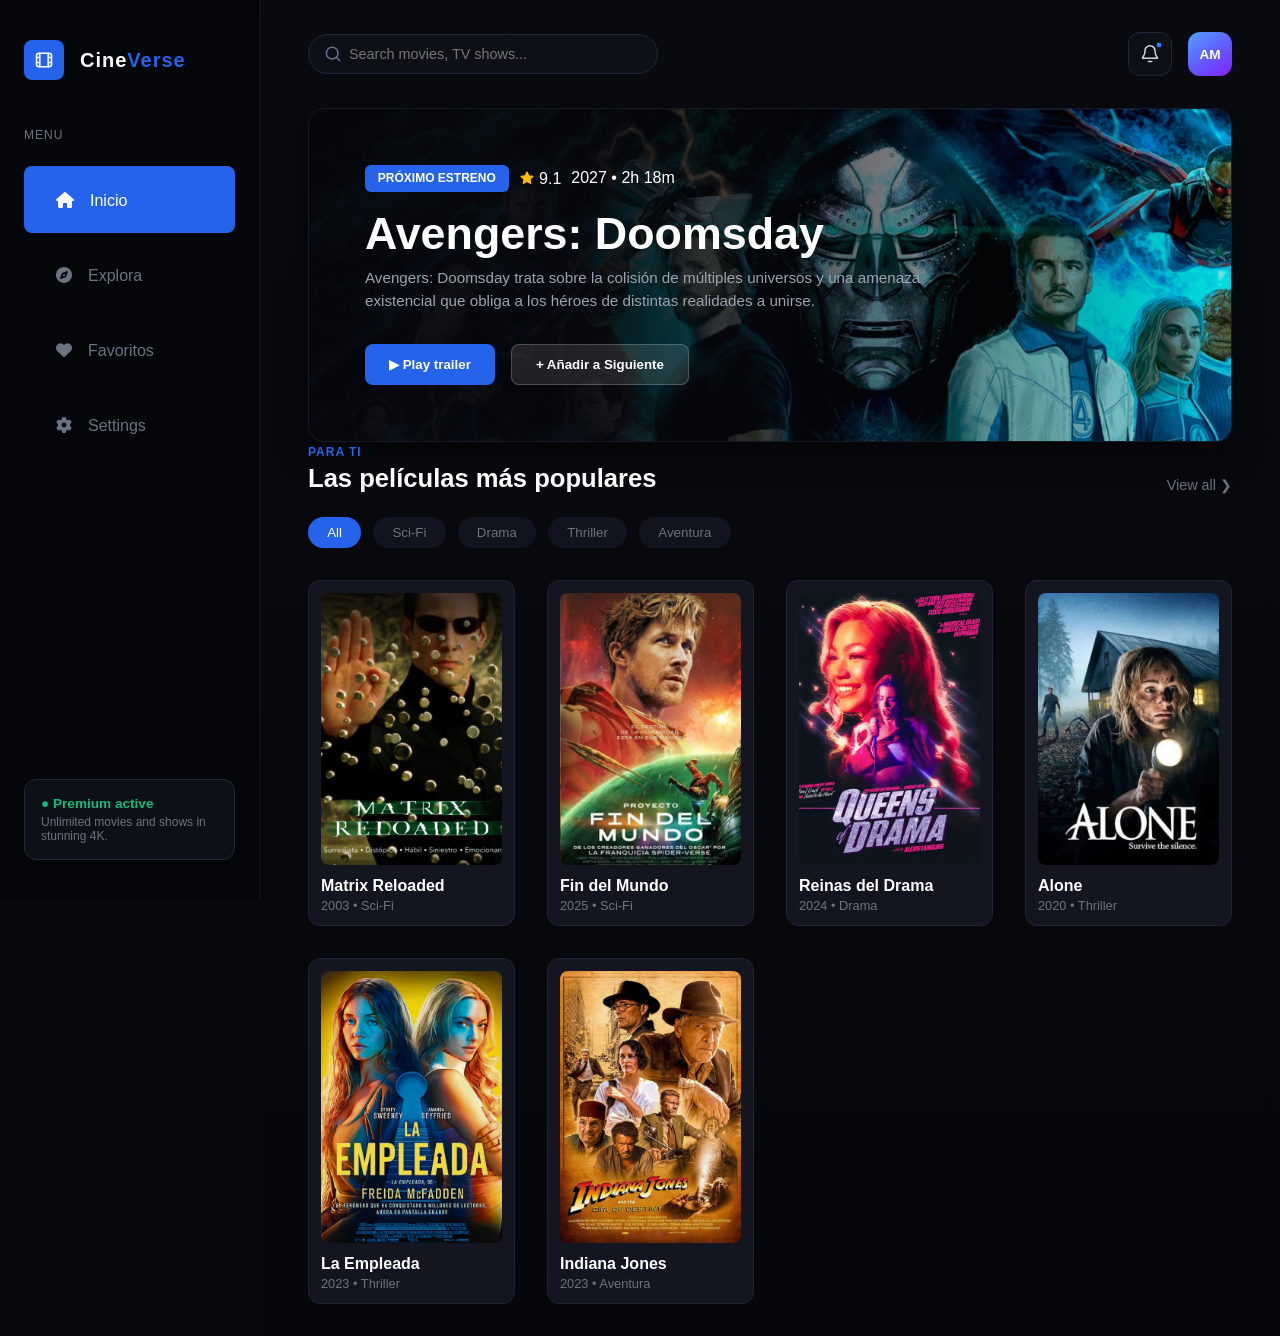
==== index.html @ cae23fef "Add files via upload" ====
<!DOCTYPE html>
<html lang="es">

<head>
    <meta charset="UTF-8">
    <meta name="viewport" content="width=device-width, initial-scale=1.0">
    <title>CineVerse - Streaming Platform</title>
    <link rel="stylesheet" href="https://cdnjs.cloudflare.com/ajax/libs/font-awesome/6.5.2/css/all.min.css">
    <link rel="stylesheet" href="style.css">
</head>

<body>

    <!-- ASIDE: Barra lateral izquierda -->
    <aside class="sidebar" id="sidebar">
        <!-- El resto del contenido de tu aside se queda EXACTAMENTE IGUAL -->
        <a href="index.html" class="container-logo">
            <div class="logo-box">
                <svg class="logo-icon" width="20" height="20" viewBox="0 0 20 20" fill="none"
                    xmlns="http://www.w3.org/2000/svg">
                    <path
                        d="M5 3.33331H15C16.3807 3.33331 17.5 4.4526 17.5 5.83331V14.1666C17.5 15.5474 16.3807 16.6666 15 16.6666H5C3.61929 16.6666 2.5 15.5474 2.5 14.1666V5.83331C2.5 4.4526 3.61929 3.33331 5 3.33331V3.33331"
                        stroke-width="1.5" stroke-linecap="round" stroke-linejoin="round" stroke="white" />
                    <path
                        d="M5.83333 3.33331V16.6666M14.1667 3.33331V16.6666M2.5 7.49998H5.83333M14.1667 7.49998H17.5M2.5 12.5H5.83333M14.1667 12.5H17.5"
                        stroke-width="1.5" stroke-linecap="round" stroke-linejoin="round" stroke="white" />
                </svg>
            </div>
            <div class="text-logo">
                <p class="text-logo-2"><span class="text-wrapper">Cine</span><span class="span">Verse</span></p>
            </div>
        </a>
        <nav class="menu">
            <p class="menu-label">MENU</p>
            <a href="index.html" class="menu-item active"><i class="fa-solid fa-house"></i>Inicio</i></a>
            <a href="explore.html" class="menu-item"><i class="fa-solid fa-compass"></i>Explora</i></a>
            <!-- <a href="#" class="menu-item">Lista de seguimiento</a> -->
            <a href="favoritos.html" class="menu-item"><i class="fa-solid fa-heart"></i>Favoritos</a>
            <a href="settings.html" class="menu-item"><i class="fa-solid fa-gear"></i>Settings</a>
        </nav>
        <div class="premium-badge">
            <p class="premium-status">● Premium active</p>
            <p class="premium-text">Unlimited movies and shows in stunning 4K.</p>
        </div>
    </aside>

    <!-- MAIN: Bloque contenedor de la derecha -->
    <main class="main-content">

        <!-- HEADER CORREGIDO: Ahora contiene el botón hamburguesa -->
        <header class="top-header">
            <div class="header-right">
                <!-- Verifica que tenga el id="hamburger-btn" exacto -->
                <button class="hamburger-menu" id="hamburger-btn">☰</button>

                <div class="search-box">
                    <!-- <span class="search-icon">🔍</span> -->
                    <img class="search-icon" id="global-search" src="assets/search.svg" alt="search">
                    <input type="text" id="global-search" placeholder="Search movies, TV shows...">
                </div>
            </div>

            <!-- CAMPANA Y PERFIL-->
            <div class="user-profile">
                <!-- <button class="btn-icon-nav">🔔
                </button> -->
                <div class="button-notifications">
                    <div class="div">
                        <svg class="search-box" width="20" height="20" viewBox="0 0 20 20" fill="none"
                            xmlns="http://www.w3.org/2000/svg">
                            <path
                                d="M15 6.66669C15 3.90711 12.7596 1.66669 10 1.66669C7.24042 1.66669 5 3.90711 5 6.66669C5 12.5 2.5 12.5 2.5 14.1667H17.5C17.5 12.5 15 12.5 15 6.66669V6.66669"
                                stroke="#CAD5E2" stroke-width="1.5" stroke-linecap="round" stroke-linejoin="round" />
                            <path d="M8.33337 17.5H11.6667" stroke="#CAD5E2" stroke-width="1.5" stroke-linecap="round"
                                stroke-linejoin="round" />
                        </svg>
                        <svg class="point-box" width="8" height="8" viewBox="0 0 8 8" fill="none"
                            xmlns="http://www.w3.org/2000/svg">
                            <rect x="1" y="1" width="6" height="6" rx="3" fill="#2B7FFF" stroke="#020618"
                                stroke-width="1" />
                        </svg>
                    </div>
                </div>
                <div class="avatar">AM</div>
            </div>
        </header>


        <!-- El resto del código de tu .container (Section 1 y Section 2) se queda EXACTAMENTE IGUAL -->


        <!-- CONTAINER: Agrupa tus dos secciones -->
        <div class="container">

            <!-- SECTION 1: Próximo Estreno (Hero Banner de Avengers) -->
            <section class="section-hero">
                <div class="hero-content">
                    <!-- <span class="badge-trend">PRÓXIMO ESTRENO 9.1 2027 • 2h 18m</span> -->


                    <div class="hero-text">
                        <span class="badge-trend">PRÓXIMO ESTRENO </span>
                        <div class="star-box">
                            <svg width="16" height="16" viewBox="0 0 16 16" fill="none"
                                xmlns="http://www.w3.org/2000/svg"
                                style="width: 95,5%; height: 95,42%; position: relative; top: 2px">
                                <path
                                    d="M8 2L9.86667 5.8L14 6.4L11 9.33333L11.7333 13.4667L8 11.4667L4.26667 13.4667L5 9.33333L2 6.4L6.13333 5.8L8 2Z"
                                    fill="#FFB900" />
                                <path
                                    d="M8 2L9.86667 5.8L14 6.4L11 9.33333L11.7333 13.4667L8 11.4667L4.26667 13.4667L5 9.33333L2 6.4L6.13333 5.8L8 2V2"
                                    stroke="#FFB900" stroke-width="1.2" stroke-linecap="round"
                                    stroke-linejoin="round" />
                            </svg> 9.1
                        </div>
                        <span class="span-date">2027 • 2h 18m</span>
                    </div>
                </div>
                <h1 class="hero-title">Avengers: Doomsday</h1>
                <div class="hero-description">
                    <p class="p-description">
                        Avengers: Doomsday trata sobre la colisión de múltiples universos y una amenaza existencial que
                        obliga a los héroes de distintas realidades a unirse.
                    </p>
                </div>
                <div class="hero-buttons">
                    <button class="btn-play">
                        <a href="https://youtu.be/lAr_uspgHm8?si=ATDYWbqUeEOZF54f" target="_blank"
                            rel="noopener noreferrer">
                            ▶ Play trailer
                        </a>
                    </button>
                    <button class="btn-add">+ Añadir a Siguiente</button>
                </div>
        </div>
        </section>

        <!-- SECTION 2: Las tarjetas de películas más populares -->
        <section class="section-movies">
            <div class="section-header">
                <div class="section-title-group">
                    <span class="subtitle">PARA TI</span>
                    <h2 class="main-section-title">Las películas más populares</h2>
                </div>
                <a href="#" class="view-all">View all ❯</a>
            </div>

            <!-- Botones de categorías de género -->
            <div class="filter-buttons" id="filter-container">
                <!-- JavaScript pintará los botones aquí para controlar cuál está activo -->
            </div>

            <!-- Cuadrícula vacía donde JavaScript inyectará las tarjetas de las películas -->
            <div class="movies-grid" id="movies-grid">
                <div class="movie-card">
                    <div class="poster-container">
                        <h3 class="movie-title"></h3>
                    </div>
                </div>
            </div>
        </section>

        </div> <!-- Fin de .container -->

    </main>

    <!-- <script src="https://jquery.com"></script> -->

    <!-- Enlace a la lógica de programación -->
    <script src="app.js"></script>
    <script src="global.js"></script>
</body>

</html>
---- style.css ----
:root {
    --bg-dark: #07080E;
    --bg-main: #0B0C12;
    --bg-card: #131520;
    --accent-blue: #2563EB;
    --text-white: #FFFFFF;
    --text-muted: #6B7280;
}

* {
    margin: 0;
    padding: 0;
    box-sizing: border-box;
}

body {
    background-color: var(--bg-dark);
    color: var(--text-white);
    display: flex;
    min-height: 100vh;
    font-family: 'Segoe UI', Tahoma, Geneva, Verdana, sans-serif;
}

input,
button,
select,
textarea {
    font-family: inherit;
}

/* --- ASIDE: BARRA LATERAL --- */

.container-logo {
    display: flex;
    align-items: center;
    gap: 1rem;
    position: relative;
    cursor: pointer;
    margin-bottom: 3rem;
    text-decoration: none;
}

.container-logo,
.container-logo * {
    text-decoration: none !important;
}

.container-logo p a{
    text-decoration: none;
    color: inherit;
}

.container-logo .logo-box {
    display: flex;
    align-items: center;
    justify-content: center;
    width: 40px;
    height: 40px;
    background-color: var(--accent-blue);
    border-radius: 8px;
}

.container-logo .text-logo {
    position: relative;
    display: inline-flex;
    flex-direction: column;
    align-items: flex-start;
    flex: 0 0 auto;
}

.container-logo .text-logo-2{
    position: relative;
    width: fit-content;
    margin-top: -1px;
    font-family: 'inter-bold', Helvetica;
    font-weight: 700;
    font-size: 20px;
    letter-spacing: 1px;
    line-height: 28px;
    white-space: nowrap;
}

.container-logo .text-wrapper {
    color: var(--text-white);
        letter-spacing: 1px;
}

.container-logo .span {
    color: var(--accent-blue);
        letter-spacing: 1px;
}


.sidebar {
    width: 260px;
    background-color: #05060A;
    padding: 2.5rem 1.5rem;
    display: flex;
    flex-direction: column;
    border-right: 1px solid #11131F;
    position: fixed;
    height: 100vh;
}

.logo {
    font-size: 1.4rem;
    font-weight: 700;
    margin-bottom: 3rem;
}

.menu-label {
    font-size: 0.75rem;
    color: var(--text-muted);
    letter-spacing: 1px;
    margin-bottom: 1rem;
}

.menu {
    display: flex;
    flex-direction: column;
    gap: 0.5rem;
}

.menu-item {
    color: var(--text-muted);
    text-decoration: none;
    padding: 0.8rem 1rem;
    border-radius: 8px;
    font-weight: 500;
    transition: all 0.3s ease;
}

.menu-item i {

    padding: 0.8rem 1rem;
}

.menu-item.active {
    background-color: var(--accent-blue);
    color: var(--text-white);
}

.menu-item:hover:not(.active) {
    background-color: #11131F;
    color: var(--text-white);
}

.premium-badge {
    margin-top: auto;
    background-color: #0E1017;
    padding: 1rem;
    border-radius: 12px;
    border: 1px solid #1E293B;
}

.premium-status {
    color: #10B981;
    font-size: 0.85rem;
    font-weight: bold;
    margin-bottom: 0.25rem;
}

.premium-text {
    color: var(--text-muted);
    font-size: 0.75rem;
}




/* --- MAIN: CONTENIDO PRINCIPAL --- */
.main-content {
    /* flex: 1;
    margin-left: 260px;
    padding: 2rem 3rem;
    background: linear-gradient(180deg, #0A0B10 0%, #06070A 100%);
    min-width: 0;
    overflow: hidden; */

    flex: 1;
    margin-left: 260px;
    padding: 2rem 3rem;
    background: linear-gradient(180deg, #0A0B10 0%, #06070A 100%);
    min-height: 100vh;
    display: flex;
    flex-direction: column;

    /* 🛠️ OPCIONAL: Asegura la distribución interna si usas monitores Ultra-Wide */
    justify-content: flex-start;
    min-width: 0;
    overflow: hidden;
}

.section-movies {
    max-width: 1600px;
    margin: 0 auto;
    overflow: hidden;
    width: 100%;
    justify-self: center;
}

/* SEARCH */

/* .top-header {
    display: flex;
    justify-content: space-between;
    align-items: center;
    margin-bottom: 2rem;
} */

.top-header {
    display: flex;
    justify-content: space-between;
    /* Separa el bloque izquierdo del derecho */
    align-items: center;
    margin-bottom: 2rem;
    width: 100%;
}

.header-right {
    display: flex;
    align-items: center;
    gap: 1.5rem;
}

.search-box {
    position: relative;
    width: 350px;
}

.search-icon {
    position: absolute;
    left: 15px;
    top: 50%;
    transform: translateY(-50%);
    color: var(--text-muted);
    font-size: 0.9rem;
    pointer-events: none;
}

.search-box input {
    width: 350px;
    padding: 0.7rem 1.2rem 0.7rem 2.5rem;
    background-color: #0E1017;
    border: 1px solid #1E293B;
    border-radius: 20px;
    color: white;
    outline: none;
    font-size: 0.9rem;
}

.search-box input:focus {
    border: 1px solid rgb(from var(--accent-blue) r g b / 0.5)
        /* Cambia el color del borde al hacer foco */
}


.user-profile {
    display: flex;
    align-items: center;
    gap: 1rem;
}


/* icon campana */

.button-notifications {
    display: flex;
    flex-direction: column;
    width: 60px;
    height: 44px;
    align-items: flex-start;
    padding: 0px 0px 0px 16px;
    position: relative;
}

.button-notifications .div {
    display: flex;
    width: 44px;
    height: 44px;
    align-items: center;
    justify-content: center;
    position: relative;
    background-color: #0E1017;
    border-radius: 12px;
    border: 1px solid;
    border-color: #1E293B;
    cursor: pointer;
}

.button-notifications .div:hover {
    border-color: rgba(255, 255, 255, 0.2)
}

.button-notifications .SVG {
    position: relative;
    width: 20px;
    height: 20px;
}

.button-notifications .vector {
    position: absolute;
    width: 91.25%;
    height: 95.42%;
    top: 4.58%;
    left: 8.75%;
}

.button-notifications .img {
    position: absolute;
    width: 62.08%;
    height: 16.25%;
    top: 83.75%;
    left: 37.92%;
}

.button-notifications .background-border {
    position: absolute;
    top: 9px;
    right: 0;
    width: 8px;
    height: 8px;
}

.point-box {
    top: 8px;
    right: 8px;
    position: absolute;
}

/* FINAL icon campana */


.user-profile {
    display: flex;
    align-items: center;
    gap: 1rem;
}

.btn-icon-nav {
    background: none;
    border: none;
    color: white;
    font-size: 1.2rem;
    cursor: pointer;
}

.avatar {
    /* background-color: #4F46E5; */
    background: linear-gradient(145deg,
            rgba(81, 162, 255, 1) 0%,
            rgba(97, 95, 255, 1) 50%,
            rgba(127, 34, 254, 1) 100%);
    width: 44px;
    height: 44px;
    border-radius: 12px;
    display: flex;
    align-items: center;
    justify-content: center;
    font-weight: bold;
    font-size: 0.85rem;
    cursor: pointer;
}

/* --- CONTAINER GENERAL --- */
.container {
    display: flex;
    flex-direction: column;
    gap: 3.5rem;
}

/* --- SECTION 1: Próximo Estreno --- */
.section-hero {
    background: linear-gradient(90deg, rgba(7, 8, 14, 0.95) 30%, rgba(7, 8, 14, 0.1) 100%),
        url('assets/avengers-banner_ok.png') center/cover;
    border-radius: 16px;
    padding: 3.5rem;
    border: 1px solid #161926;
    box-shadow: 0 10px 30px rgba(0, 0, 0, 0.5);
    max-width: 1600px;
    margin: 0 auto;
    overflow: hidden;
    width: 100%;
    justify-self: center;
}

.hero-content {
    max-width: 550px;
}

.hero-text {
    display: flex;
    align-items: center;
    gap: 10px;
    position: relative;
}




.badge-trend {
    font-size: 0.75rem;
    /* background-color: rgba(37, 99, 235, 0.2); */
    background-color: var(--accent-blue);
    /* color: #60A5FA; */
    color: white;
    padding: 0.4rem 0.8rem;
    border-radius: 6px;
    font-weight: bold;
}


.hero-title {
    font-size: 2.8rem;
    margin: 1rem 0 0.5rem 0;
    font-weight: 700;
}

.hero-description {
    color: #9CA3AF;
    font-size: 0.95rem;
    line-height: 1.5;
    margin-bottom: 2rem;
}

.p-description {
    display: flex;
    flex-direction: column;
    max-width: 560px;
    align-items: flex-start;
    position: relative;

}

.hero-buttons {
    display: flex;
    gap: 1rem;
}

.btn-play {
    background-color: var(--accent-blue);
    color: white;
    border: none;
    padding: 0.75rem 1.5rem;
    border-radius: 8px;
    text-decoration: none;
    font-weight: 600;
    cursor: pointer;
}

.btn-play a {
    text-decoration: none;
    color: white;
}

.btn-play:hover {
    /* background-color: rgb(from var(--accent-blue) r g b / 0.5) */
    background-color: #3c79fc;
    /* Cambia el color del borde al hacer foco */
    ;
    color: white;
}

.btn-add {
    background-color: rgba(255, 255, 255, 0.1);
    color: white;
    border: 1px solid rgba(255, 255, 255, 0.2);
    padding: 0.75rem 1.5rem;
    border-radius: 8px;
    font-weight: 600;
    cursor: pointer;
}

/* --- SECTION 2: Películas Populares --- */
.section-header {
    display: flex;
    justify-content: space-between;
    align-items: flex-end;
    margin-bottom: 1.5rem;
}

.subtitle {
    font-size: 0.75rem;
    color: var(--accent-blue);
    font-weight: 700;
    letter-spacing: 1px;
}

.main-section-title {
    font-size: 1.6rem;
    font-weight: 700;
    margin-top: 0.25rem;
}

.view-all {
    color: var(--text-muted);
    text-decoration: none;
    font-size: 0.9rem;
}

/* Filtros */
.filter-buttons {
    display: flex;
    gap: 0.75rem;
    margin-bottom: 2rem;
}

.btn-filter {
    background-color: #11131F;
    color: var(--text-muted);
    border: none;
    padding: 0.5rem 1.2rem;
    border-radius: 20px;
    font-weight: 500;
    cursor: pointer;
    transition: all 0.2s;
}

.btn-filter.active {
    background-color: var(--accent-blue);
    color: white;
}

/* CUADRÍCULA RESPONSIVA */
.movies-grid {
    display: grid;
    grid-template-columns: repeat(auto-fill, minmax(200px, 1fr));
    gap: 2rem;
}

/* Estilos de las tarjetas dinámicas creadas por JS */
.movie-card {
    background-color: var(--bg-card);
    border-radius: 12px;
    padding: 0.75rem;
    border: 1px solid #1F2335;
    display: flex;
    flex-direction: column;
    cursor: pointer;
}

.poster-container {
    width: 100%;
    aspect-ratio: 2 / 3;
    border-radius: 8px;
    overflow: hidden;
    position: relative;
    margin-bottom: 0.75rem;
}

.movie-poster {
    width: 100%;
    height: 100%;
    object-fit: cover;
    transition: transform 0.3s ease-in-out;
}

.movie-card img:hover {
    transform: scale(1.04);
    transition: all 0.3s ease;
}

.rating-badge {
    position: absolute;
    top: 8px;
    left: 8px;
    background-color: rgba(11, 12, 18, 0.8);
    padding: 0.25rem 0.5rem;
    border-radius: 4px;
    font-size: 0.75rem;
    font-weight: bold;
    color: #F59E0B;
}

.movie-title {
    font-size: 1rem;
    font-weight: bold;
    margin-bottom: 0.2rem;
    white-space: nowrap;
    overflow: hidden;
    text-overflow: ellipsis;
}

.movie-card:hover {
    color: var(--accent-blue);
    transition: all 0.3s ease;
}

.movie-info {
    color: var(--text-muted);
    font-size: 0.8rem;
}


/* --- BOTÓN HAMBURGUESA (Oculto por defecto en monitores) --- */
.hamburger-menu {
    display: none;
    position: fixed;
    top: 1.2rem;
    left: 1.2rem;
    background-color: var(--bg-card);
    color: white;
    border: 1px solid #1F2335;
    border-radius: 8px;
    font-size: 1.5rem;
    padding: 0.4rem 0.8rem;
    cursor: pointer;
    z-index: 1000;
    /* Asegura que siempre esté por encima de todo */
    transition: all 0.3s ease;
}

.hamburger {
    position: relative;
    /* O absolute / fixed según tu diseño */
    z-index: 9999 !important;
}

@media (max-width: 1024px) {

    /* El botón hamburguesa ya no flota libre, se alinea en el flex */
    .hamburger-menu {
        display: block;
        position: static;
        /* Quita la posición fija anterior */
        background-color: var(--bg-card);
        color: white;
        border: 1px solid #1F2335;
        border-radius: 8px;
        font-size: 1.4rem;
        padding: 0.4rem 0.8rem;
        cursor: pointer;
        transition: all 0.3s ease;
    }

    /* Escondemos el Aside fuera de la pantalla */
    .sidebar {
        transform: translateX(-100%);
        transition: transform 0.3s ease-in-out;
        z-index: 1005;
        box-shadow: 10px 0 30px rgba(0, 0, 0, 0.7);
    }

    .sidebar.open {
        transform: translateX(0);
    }

    /* Ajustamos el contenido general */
    .main-content {
        margin-left: 0;
        padding: 1.5rem 1.5rem;
        /* Reducimos el espacio superior ya que no hay botón flotante */

        min-width: 0;
        overflow: hidden;
    }

    /* EL TRUCO MAGICO: Alineamos todo el menú superior en la misma recta */
    .top-header {
        display: flex;
        flex-direction: row;
        /* Fuerza a que todo se quede en una sola fila */
        justify-content: space-between;
        align-items: center;
        width: 100%;
        margin-bottom: 2.5rem;
        gap: 1rem;
    }

    /* Agrupa la hamburguesa y el buscador a la izquierda */
    /* .header-left {
        display: flex;
        align-items: center;
        gap: 1rem;
        flex: 1;
        max-width: 70%;
    } */

    .header-left {
        max-width: auto;
        flex: 0;
    }

    .header-right {
        flex: 1;
        justify-content: flex-end;
        max-width: 85%;
    }

    .search-box {
        width: 100%;
    }

    .search-box input {
        width: 100%;
        padding: 0.7rem 1.2rem 0.7rem 2.5rem;
    }

    .user-profile {
        gap: 0.75rem;
    }

}

@media (max-width: 480px) {
    .hero-content {
        font-size: 0.75rem;
    }

    .badge-trend {
        font-size: 0.7rem;
    }

    .hero-content .span-date {
        font-size: 0.7rem;
        padding-bottom: 0px;
        border-top-width: 5px;
        padding-top: 5px;
    }

}
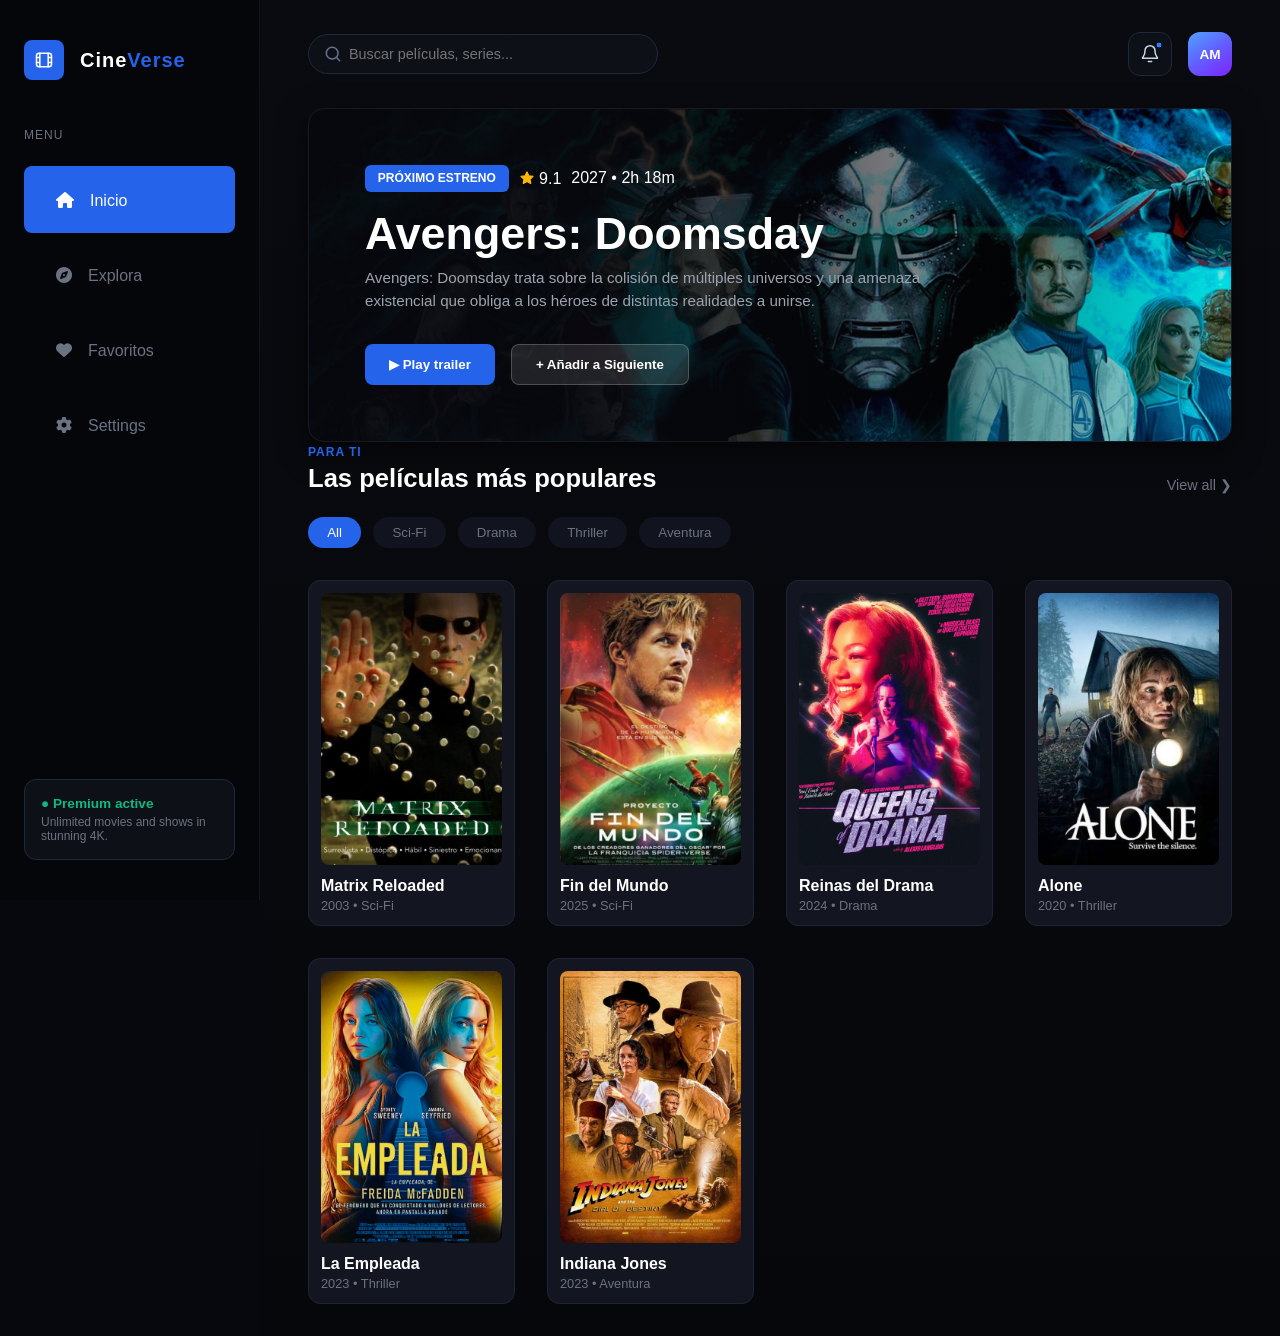
==== commit 0e61edc7: "cuarto comió update index html" ====
--- a/index.html
+++ b/index.html
@@ -47,16 +47,16 @@
     <!-- MAIN: Bloque contenedor de la derecha -->
     <main class="main-content">
 
-        <!-- HEADER CORREGIDO: Ahora contiene el botón hamburguesa -->
+        <!-- HEADER botón hamburguesa -->
         <header class="top-header">
             <div class="header-right">
                 <!-- Verifica que tenga el id="hamburger-btn" exacto -->
                 <button class="hamburger-menu" id="hamburger-btn">☰</button>
 
-                <div class="search-box">
-                    <!-- <span class="search-icon">🔍</span> -->
-                    <img class="search-icon" id="global-search" src="assets/search.svg" alt="search">
-                    <input type="text" id="global-search" placeholder="Search movies, TV shows...">
+                <div class="search-box" role="search">
+                    <img class="search-icon" id="search-icon-img" src="assets/search.svg" alt="" aria-hidden="true">
+                    <input type="search" id="global-search" name="q" placeholder="Buscar películas, series..."
+                        aria-label="Buscar películas y series">
                 </div>
             </div>
 
@@ -164,6 +164,7 @@
 
     </main>
 
+
     <!-- <script src="https://jquery.com"></script> -->
 
     <!-- Enlace a la lógica de programación -->
@@ -171,4 +172,4 @@
     <script src="global.js"></script>
 </body>
 
-</html>+</html>
